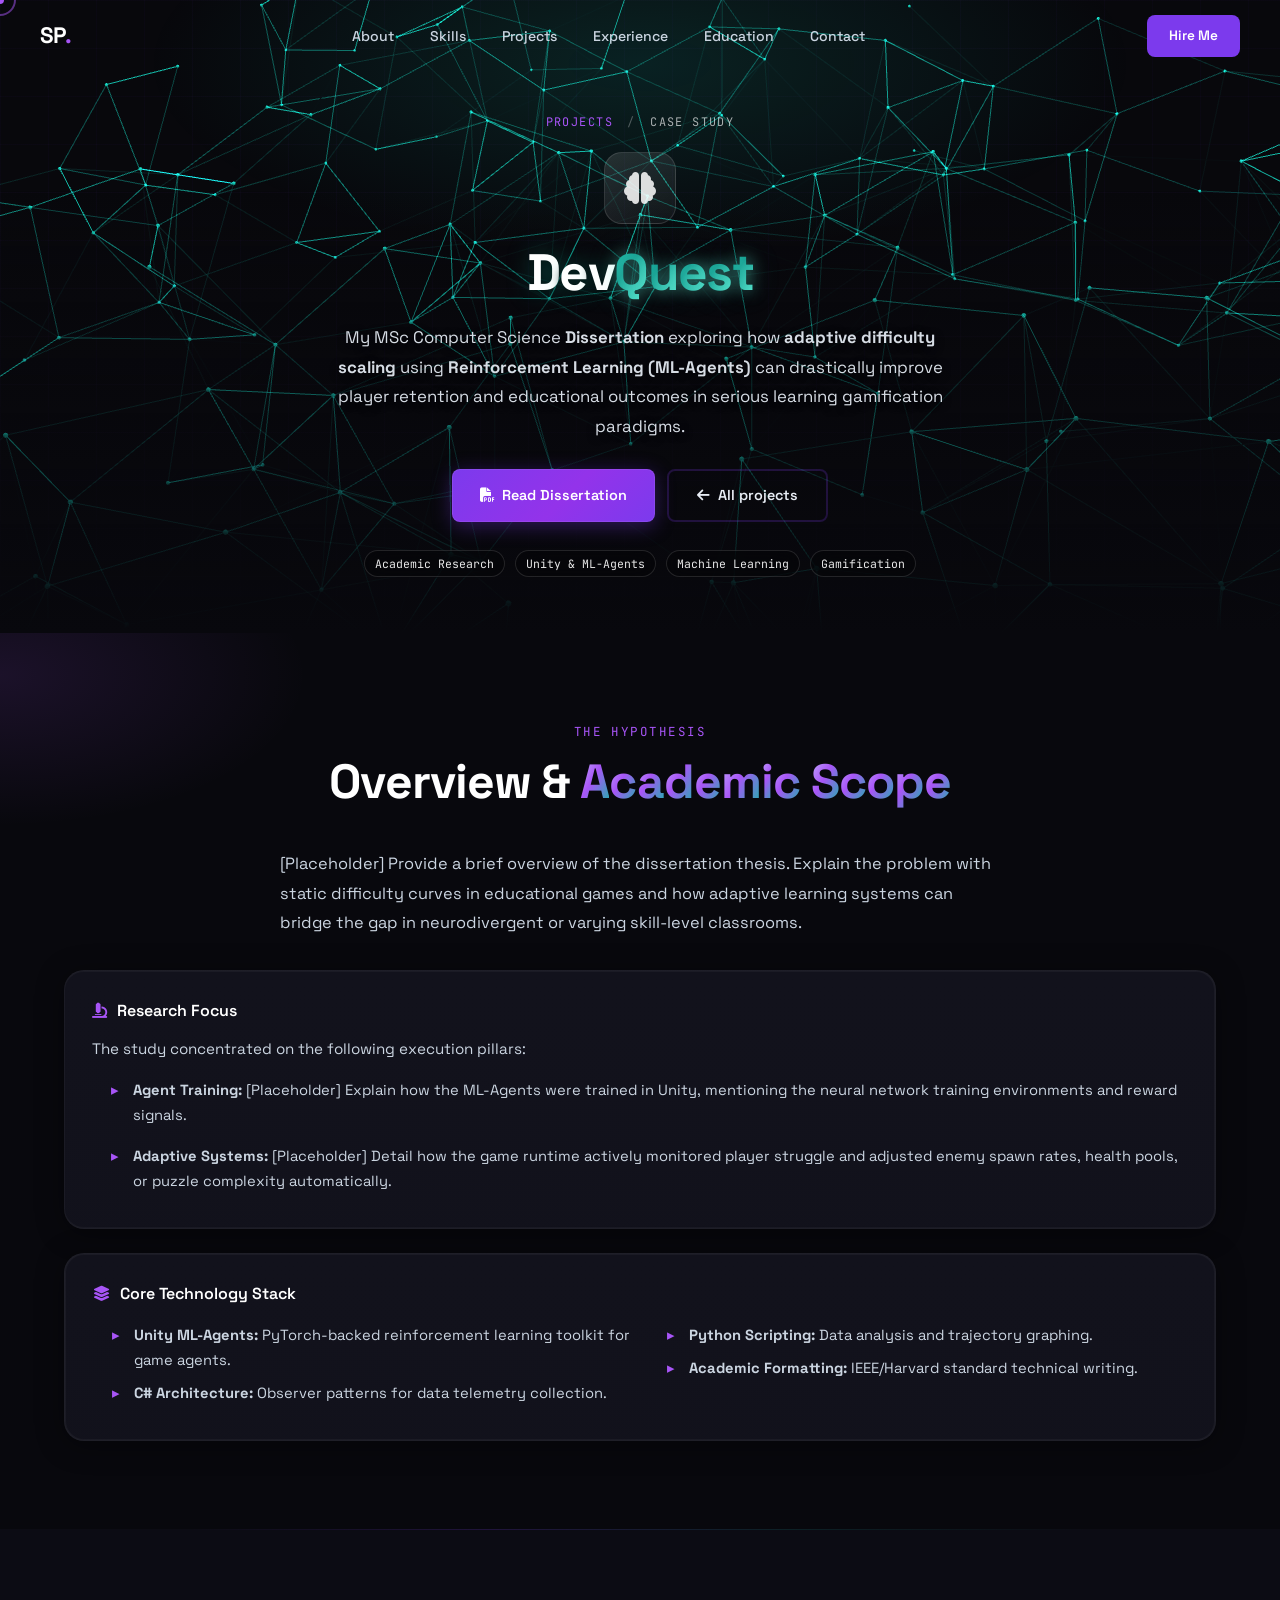
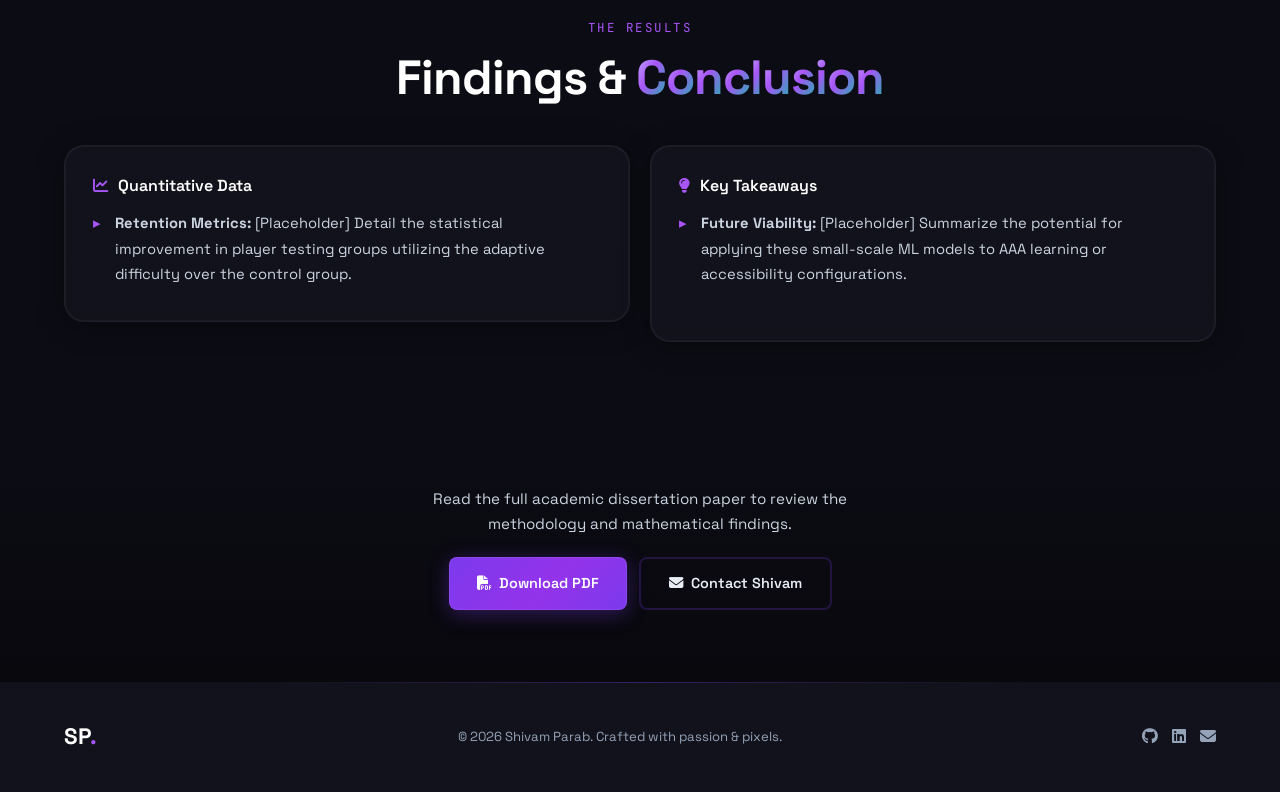
==== devquest.html @ 5865497b "Add project case pages and update index Add three new case study pages (devquest.html, monster-slaye" ====
<!DOCTYPE html>
<html lang="en">
<head>
  <meta charset="UTF-8" />
  <meta name="viewport" content="width=device-width, initial-scale=1.0" />
  <title>DevQuest: Adaptive Gamification | Shivam Parab</title>
  <meta name="description" content="Case study: DevQuest, an academic dissertation exploring adaptive gamification through Unity ML-Agents and Reinforcement Learning — by Shivam Parab." />

  <link href="https://fonts.googleapis.com/css2?family=Space+Grotesk:wght@300;400;500;600;700&family=JetBrains+Mono:wght@400;500;700&display=swap" rel="stylesheet" />
  <link rel="stylesheet" href="css/vendor/fontawesome.min.css" />
  <link rel="stylesheet" href="css/style.css" />
</head>
<body>

  <div class="loader" id="loader">
    <p class="loader__logo">SP<span class="accent">.</span></p>
    <div class="loader__bar"><div class="loader__fill"></div></div>
  </div>

  <div class="cursor" id="cursor"></div>
  <div class="cursor-follower" id="cursorFollower"></div>

  <nav class="nav" id="nav">
    <a href="index.html" class="nav__logo" aria-label="Shivam Parab portfolio home">
      <span class="nav__logo-text">SP<span class="accent">.</span></span>
    </a>
    <ul class="nav__links" id="navLinks">
      <li><a href="index.html#about" class="nav__link">About</a></li>
      <li><a href="index.html#skills" class="nav__link">Skills</a></li>
      <li><a href="index.html#projects" class="nav__link">Projects</a></li>
      <li><a href="index.html#experience" class="nav__link">Experience</a></li>
      <li><a href="index.html#education" class="nav__link">Education</a></li>
      <li><a href="index.html#contact" class="nav__link">Contact</a></li>
    </ul>
    <a href="index.html#contact" class="btn btn--nav">Hire Me</a>
    <button class="nav__hamburger" id="hamburger" aria-label="Toggle menu">
      <span></span><span></span><span></span>
    </button>
  </nav>

  <main id="swup" class="transition-fade">

  <header class="case-hero" id="case-home">
    <div class="case-hero__bg" id="vanta-bg-case" aria-hidden="true"></div>
    <div class="case-hero__grid" aria-hidden="true"></div>
    <div class="case-hero__veil" aria-hidden="true"></div>
    <div class="case-hero__inner">
      <p class="case-breadcrumb">
        <a href="index.html#projects">Projects</a> <span>/</span> Case study
      </p>
      <div class="case-hero__icon" aria-hidden="true">
        <i class="fas fa-brain"></i>
      </div>
      <h1 class="case-hero__title">Dev<span class="accent">Quest</span></h1>
      <p class="case-hero__lead">
        My MSc Computer Science <strong>Dissertation</strong> exploring how <strong>adaptive difficulty scaling</strong> using <strong>Reinforcement Learning (ML-Agents)</strong> can drastically improve player retention and educational outcomes in serious learning gamification paradigms.
      </p>
      <div class="case-hero__actions">
        <!-- Placeholder for actual paper link if available -->
        <a href="#" target="_blank" rel="noopener" class="btn btn--primary">
          <i class="fas fa-file-pdf"></i> Read Dissertation
        </a>
        <a href="index.html#projects" class="btn btn--outline">
          <i class="fas fa-arrow-left"></i> All projects
        </a>
      </div>
      <div class="case-meta">
        <span class="tag tag--sm tag--research">Academic Research</span>
        <span class="tag tag--sm">Unity & ML-Agents</span>
        <span class="tag tag--sm">Machine Learning</span>
        <span class="tag tag--sm">Gamification</span>
      </div>
    </div>
  </header>

  <section class="section case-section" id="overview">
    <div class="container">
      <div class="section__header">
        <p class="section__eyebrow">The Hypothesis</p>
        <h2 class="section__title">Overview &amp; <span class="accent">Academic Scope</span></h2>
      </div>
      <div class="case-prose">
        <p>
          [Placeholder] Provide a brief overview of the dissertation thesis. Explain the problem with static difficulty curves in educational games and how adaptive learning systems can bridge the gap in neurodivergent or varying skill-level classrooms.
        </p>
      </div>

      <div class="case-panel" style="margin-top: 32px; border-left: 3px solid var(--neon-accent);">
        <h3 class="case-panel__title" style="margin-bottom: 12px;"><i class="fas fa-microscope"></i> Research Focus</h3>
        <p class="text-muted" style="font-size: 0.95rem; margin-bottom: 16px;">
          The study concentrated on the following execution pillars:
        </p>
        <ul style="margin: 0; padding-left: 1.2rem; display: grid; gap: 0.5rem;">
          <li><strong>Agent Training:</strong> [Placeholder] Explain how the ML-Agents were trained in Unity, mentioning the neural network training environments and reward signals.</li>
          <li><strong>Adaptive Systems:</strong> [Placeholder] Detail how the game runtime actively monitored player struggle and adjusted enemy spawn rates, health pools, or puzzle complexity automatically.</li>
        </ul>
      </div>

      <div class="case-panel" style="margin-top: 24px;">
        <h3 class="case-panel__title"><i class="fas fa-layer-group"></i> Core Technology Stack</h3>
        <div style="display: grid; grid-template-columns: repeat(auto-fit, minmax(250px, 1fr)); gap: 1rem; margin-top: 1rem;">
          <ul style="margin: 0; padding-left: 1.2rem;">
            <li><strong>Unity ML-Agents:</strong> PyTorch-backed reinforcement learning toolkit for game agents.</li>
            <li><strong>C# Architecture:</strong> Observer patterns for data telemetry collection.</li>
          </ul>
          <ul style="margin: 0; padding-left: 1.2rem;">
            <li><strong>Python Scripting:</strong> Data analysis and trajectory graphing.</li>
            <li><strong>Academic Formatting:</strong> IEEE/Harvard standard technical writing.</li>
          </ul>
        </div>
      </div>
    </div>
  </section>

  <section class="section case-section case-section--alt" id="conclusion">
    <div class="container">
      <div class="section__header">
        <p class="section__eyebrow">The Results</p>
        <h2 class="section__title">Findings &amp; <span class="accent">Conclusion</span></h2>
      </div>
      <div class="case-two-col">
        <div class="case-panel">
          <h3 class="case-panel__title"><i class="fas fa-chart-line"></i> Quantitative Data</h3>
          <ul>
            <li><strong>Retention Metrics:</strong> [Placeholder] Detail the statistical improvement in player testing groups utilizing the adaptive difficulty over the control group.</li>
          </ul>
        </div>
        <div class="case-panel">
          <h3 class="case-panel__title"><i class="fas fa-lightbulb"></i> Key Takeaways</h3>
          <ul>
            <li><strong>Future Viability:</strong> [Placeholder] Summarize the potential for applying these small-scale ML models to AAA learning or accessibility configurations.</li>
          </ul>
        </div>
      </div>
    </div>
  </section>

  <div class="case-cta-bar">
    <p>Read the full academic dissertation paper to review the methodology and mathematical findings.</p>
    <div class="case-cta-bar__actions">
      <!-- Placeholder link to the PDF -->
      <a href="#" target="_blank" rel="noopener" class="btn btn--primary">
        <i class="fas fa-file-pdf"></i> Download PDF
      </a>
      <a href="index.html#contact" class="btn btn--outline">
        <i class="fas fa-envelope"></i> Contact Shivam
      </a>
    </div>
  </div>

  </main>

  <footer class="footer">
    <div class="container">
      <div class="footer__inner">
        <a href="index.html" class="footer__logo">SP<span class="accent">.</span></a>
        <p class="footer__copy">&copy; 2026 Shivam Parab. Crafted with passion &amp; pixels.</p>
        <div class="footer__socials">
          <a href="https://github.com/Shivam361" target="_blank" rel="noopener" aria-label="GitHub"><i class="fab fa-github"></i></a>
          <a href="https://www.linkedin.com/in/shivam-parab-3b747b150/" target="_blank" rel="noopener" aria-label="LinkedIn"><i class="fab fa-linkedin"></i></a>
          <a href="mailto:parabshivam@gmail.com" aria-label="Email"><i class="fas fa-envelope"></i></a>
        </div>
      </div>
    </div>
  </footer>

  <button class="back-to-top" id="backToTop" aria-label="Back to top">
    <i class="fas fa-chevron-up"></i>
  </button>

  <script src="js/vendor/gsap.min.js"></script>
  <script src="js/vendor/ScrollTrigger.min.js"></script>
  <script src="js/vendor/lenis.min.js"></script>
  <script src="js/vendor/split-type.min.js"></script>
  <script src="js/vendor/three.min.js"></script>
  <script src="js/vendor/vanta.net.min.js"></script>
  <script src="js/vendor/swup.min.js"></script>
  <script src="js/main.js"></script>
</body>
</html>
---- css/style.css ----
/* ====================================================
   SHIVAM PARAB PORTFOLIO — STYLESHEET
   Design: Dark gaming aesthetic with neon accent
   ==================================================== */

@import url("base/custom-properties.css");
@import url("base/reset-and-base.css");
@import url("base/scrollbar.css");
@import url("base/cursor.css");
@import url("base/container.css");
@import url("base/section-base.css");
@import url("base/buttons.css");
@import url("base/tags---pills.css");
@import url("components/nav.css");
@import url("components/hero.css");
@import url("components/about.css");
@import url("components/skills.css");
@import url("components/projects.css");
@import url("components/experience.css");
@import url("components/education.css");
@import url("components/contact.css");
@import url("components/footer.css");
@import url("components/back-to-top.css");
@import url("components/responsive.css");
@import url("components/utility.css");
@import url("components/page-loader.css");
@import url("base/section-dividers.css");
@import url("components/motion-preferences.css");
@import url("components/split-type.css");

/* Custom selection */
::selection {
  background: var(--accent);
  color: var(--white);
}

/* Swup Transition Fade — pure crossfade, no directional slide */
.transition-fade {
  transition: opacity 0.35s ease-out;
  opacity: 1;
}
html.is-animating .transition-fade {
  opacity: 0;
}
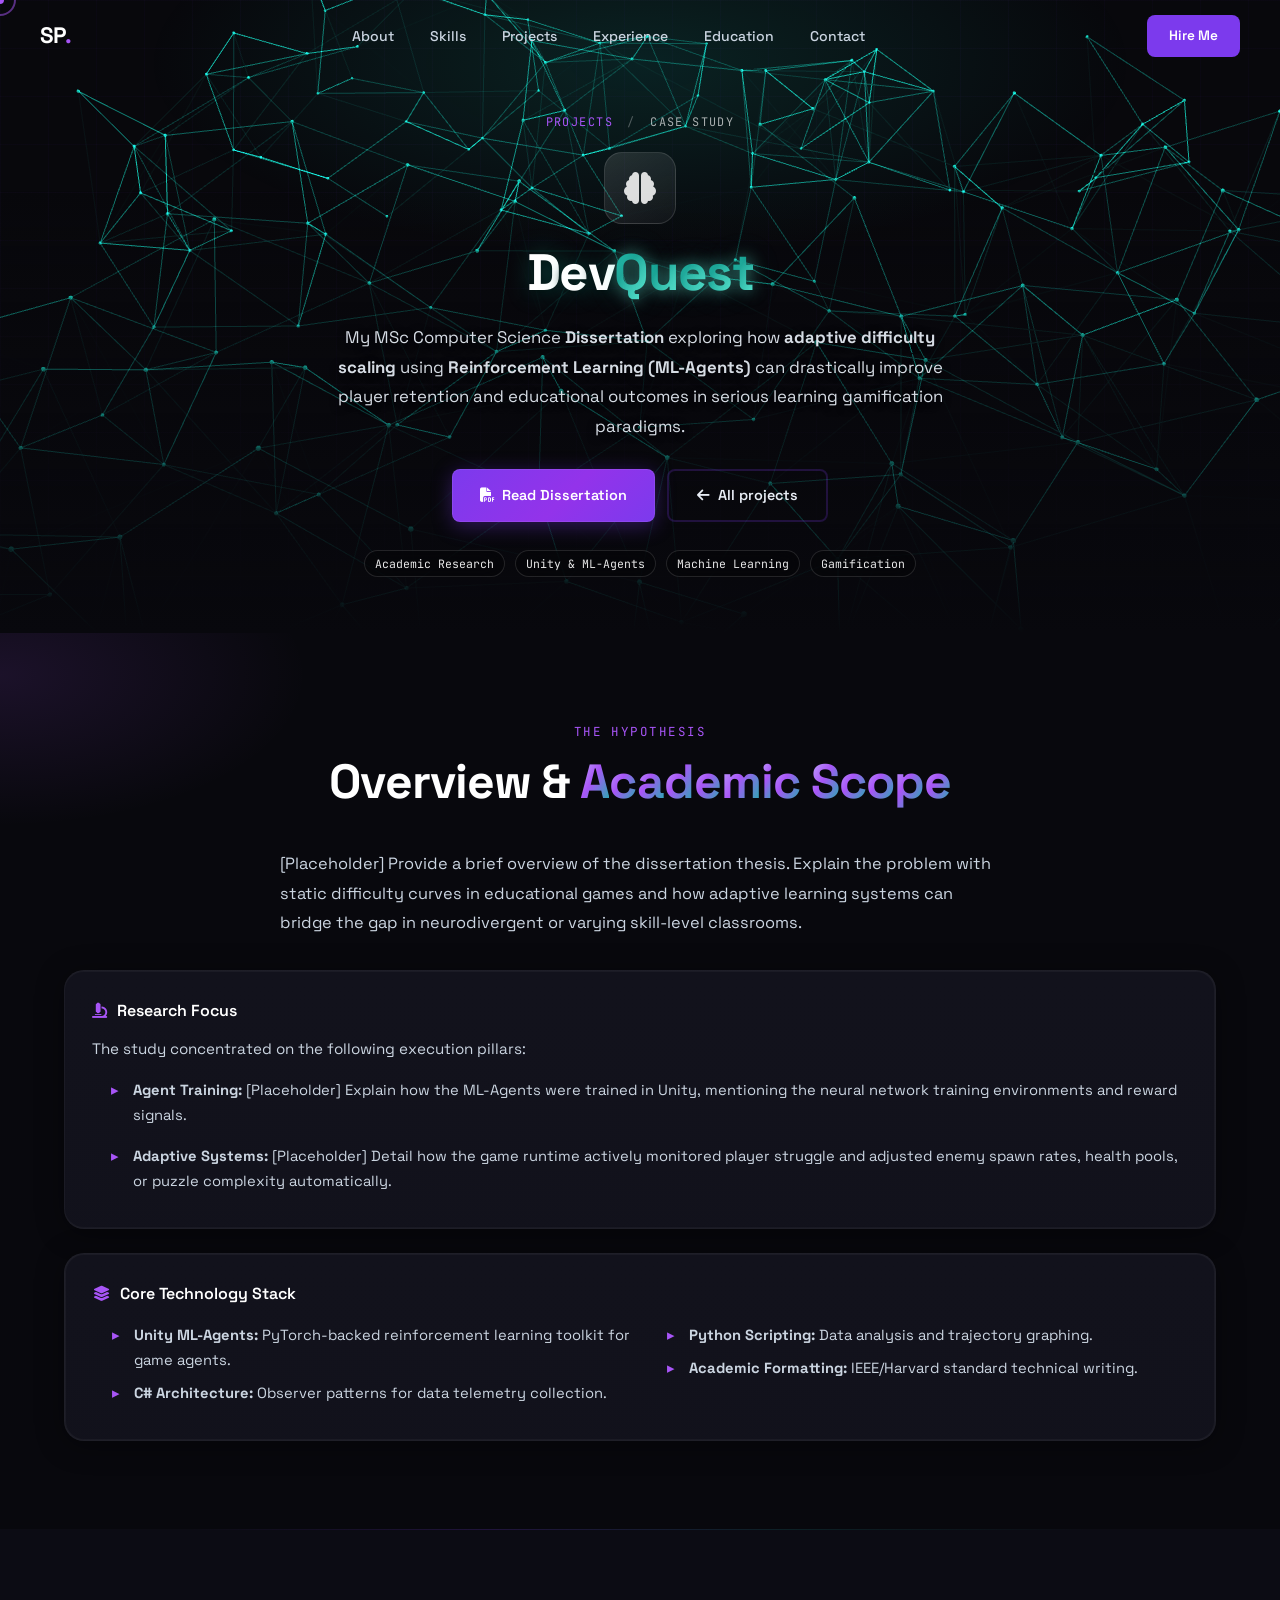
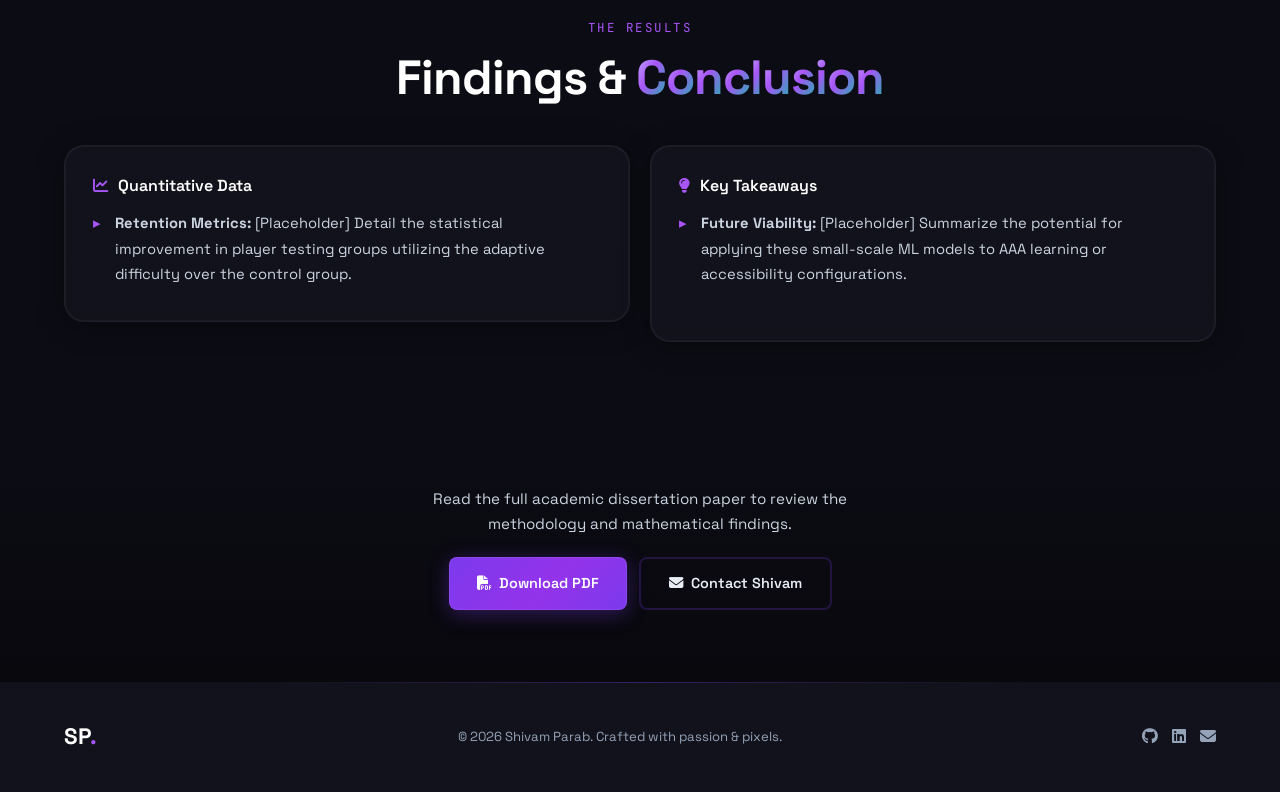
==== commit 92b869a0: "Add OG/twitter meta, accessibility labels, sitemap Add Open Graph and Twitter meta tags to multiple " ====
--- a/devquest.html
+++ b/devquest.html
@@ -5,6 +5,15 @@
   <meta name="viewport" content="width=device-width, initial-scale=1.0" />
   <title>DevQuest: Adaptive Gamification | Shivam Parab</title>
   <meta name="description" content="Case study: DevQuest, an academic dissertation exploring adaptive gamification through Unity ML-Agents and Reinforcement Learning — by Shivam Parab." />
+  <meta property="og:type" content="article">
+  <meta property="og:title" content="DevQuest: Adaptive Gamification Case Study | Shivam Parab">
+  <meta property="og:description" content="Exploring AI-driven adaptive difficulty scaling in Unity using ML-Agents for high-retention educational gamification.">
+  <meta property="og:url" content="https://sp-portfolio-nine.vercel.app/devquest.html">
+  <meta property="og:image" content="https://sp-portfolio-nine.vercel.app/img/profile.jpg">
+  <meta name="twitter:card" content="summary_large_image">
+  <meta name="twitter:title" content="DevQuest: Adaptive Gamification Case Study | Shivam Parab">
+  <meta name="twitter:description" content="Exploring AI-driven adaptive difficulty scaling in Unity using ML-Agents for high-retention educational gamification.">
+  <meta name="twitter:image" content="https://sp-portfolio-nine.vercel.app/img/profile.jpg">
 
   <link href="https://fonts.googleapis.com/css2?family=Space+Grotesk:wght@300;400;500;600;700&family=JetBrains+Mono:wght@400;500;700&display=swap" rel="stylesheet" />
   <link rel="stylesheet" href="css/vendor/fontawesome.min.css" />
@@ -33,7 +42,7 @@
       <li><a href="index.html#contact" class="nav__link">Contact</a></li>
     </ul>
     <a href="index.html#contact" class="btn btn--nav">Hire Me</a>
-    <button class="nav__hamburger" id="hamburger" aria-label="Toggle menu">
+    <button class="nav__hamburger" id="hamburger" aria-label="Open navigation menu">
       <span></span><span></span><span></span>
     </button>
   </nav>
@@ -164,7 +173,7 @@
     </div>
   </footer>
 
-  <button class="back-to-top" id="backToTop" aria-label="Back to top">
+  <button class="back-to-top" id="backToTop" aria-label="Scroll back to top of page">
     <i class="fas fa-chevron-up"></i>
   </button>
 
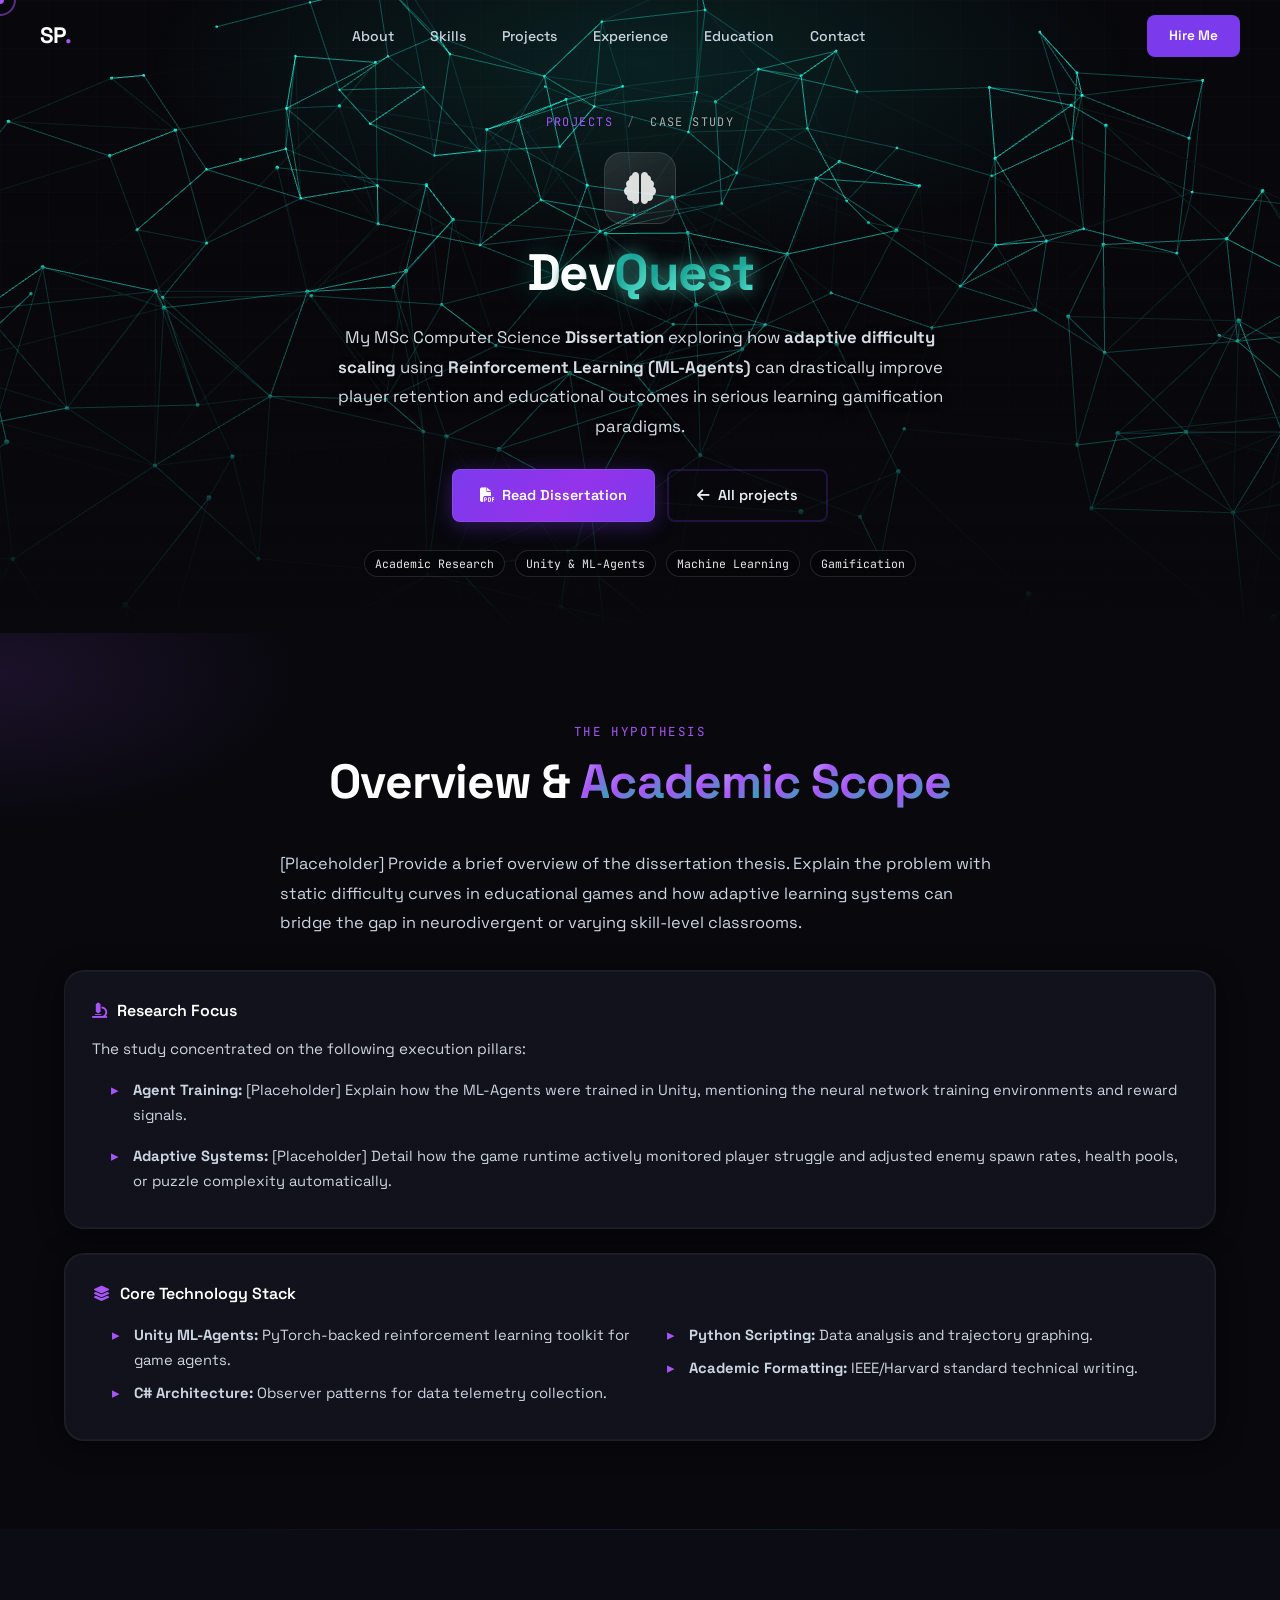
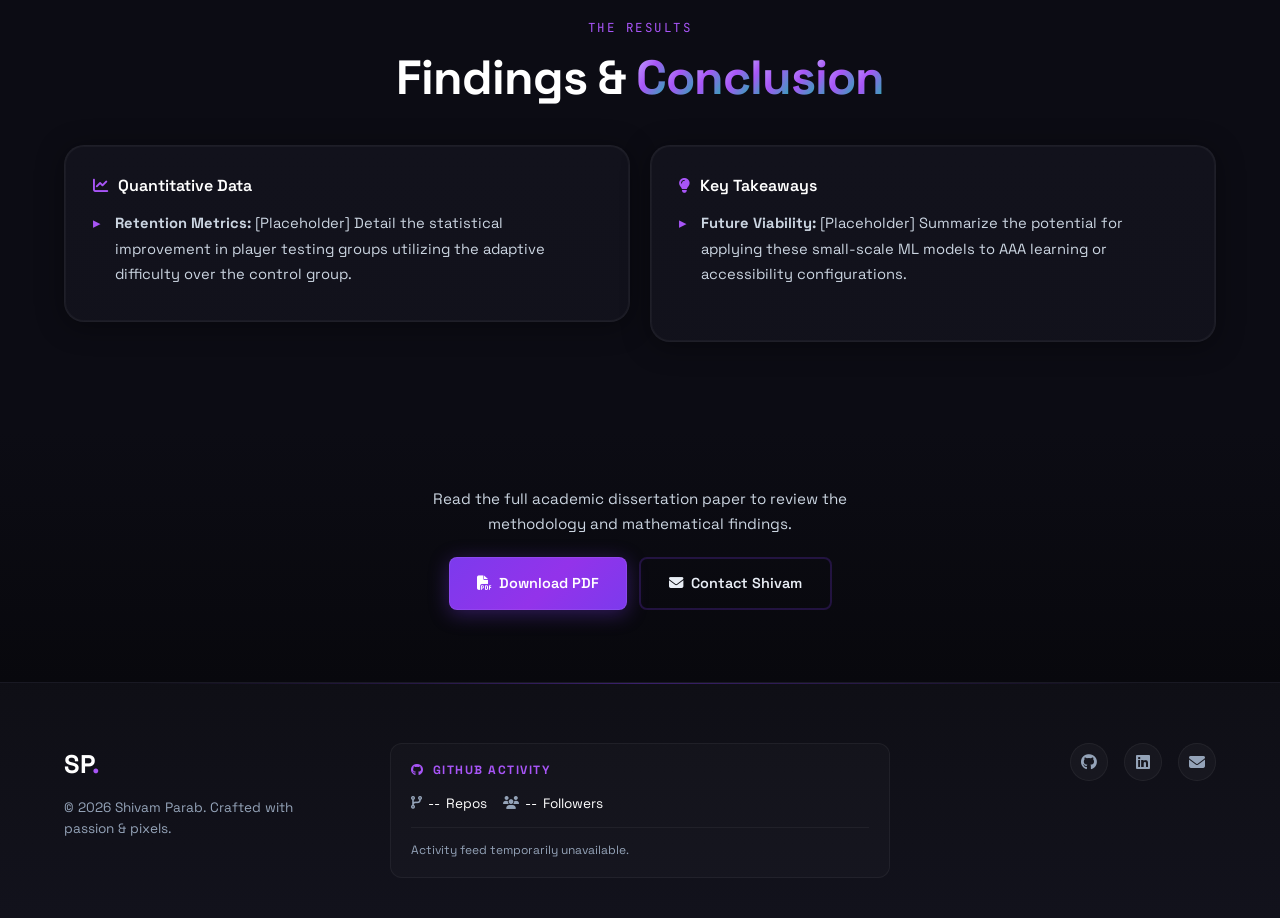
==== commit a1155bc9: "Add GitHub activity widget to footer Introduce a GitHub Activity panel to the site footer and restyl" ====
--- a/devquest.html
+++ b/devquest.html
@@ -162,8 +162,23 @@
   <footer class="footer">
     <div class="container">
       <div class="footer__inner">
-        <a href="index.html" class="footer__logo">SP<span class="accent">.</span></a>
-        <p class="footer__copy">&copy; 2026 Shivam Parab. Crafted with passion &amp; pixels.</p>
+        <div class="footer__brand">
+          <a href="index.html" class="footer__logo">SP<span class="accent">.</span></a>
+          <p class="footer__copy">&copy; 2026 Shivam Parab. Crafted with passion &amp; pixels.</p>
+        </div>
+
+        <div class="footer__github" id="githubActivity">
+          <p class="footer__github-title"><i class="fab fa-github"></i> GitHub Activity</p>
+          <div class="footer__github-stats">
+            <span class="github-stat" title="Public Repositories"><i class="fas fa-code-branch"></i> <span id="githubRepos">--</span> Repos</span>
+            <span class="github-stat" title="Followers"><i class="fas fa-users"></i> <span id="githubFollowers">--</span> Followers</span>
+          </div>
+          <div class="footer__github-repos" id="githubRepoList">
+            <div class="github-repo-skeleton"></div>
+            <div class="github-repo-skeleton"></div>
+          </div>
+        </div>
+
         <div class="footer__socials">
           <a href="https://github.com/Shivam361" target="_blank" rel="noopener" aria-label="GitHub"><i class="fab fa-github"></i></a>
           <a href="https://www.linkedin.com/in/shivam-parab-3b747b150/" target="_blank" rel="noopener" aria-label="LinkedIn"><i class="fab fa-linkedin"></i></a>
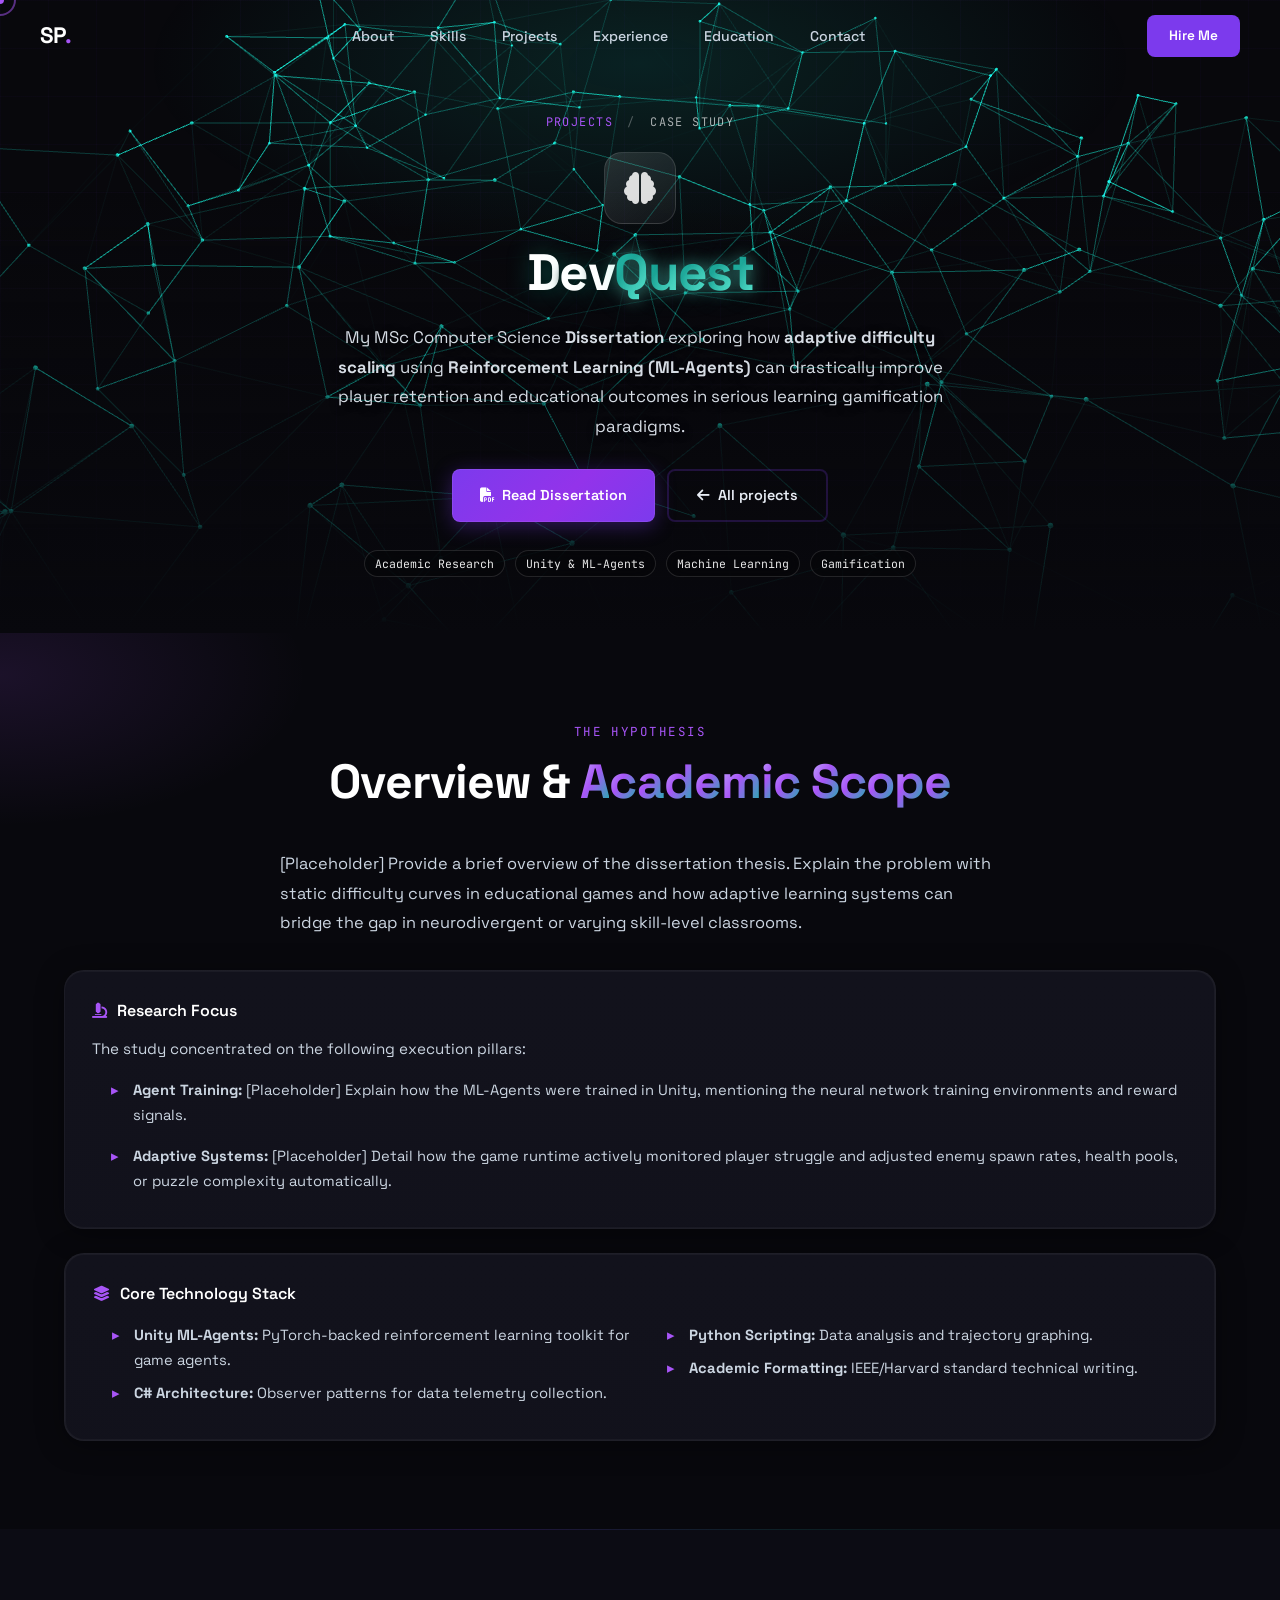
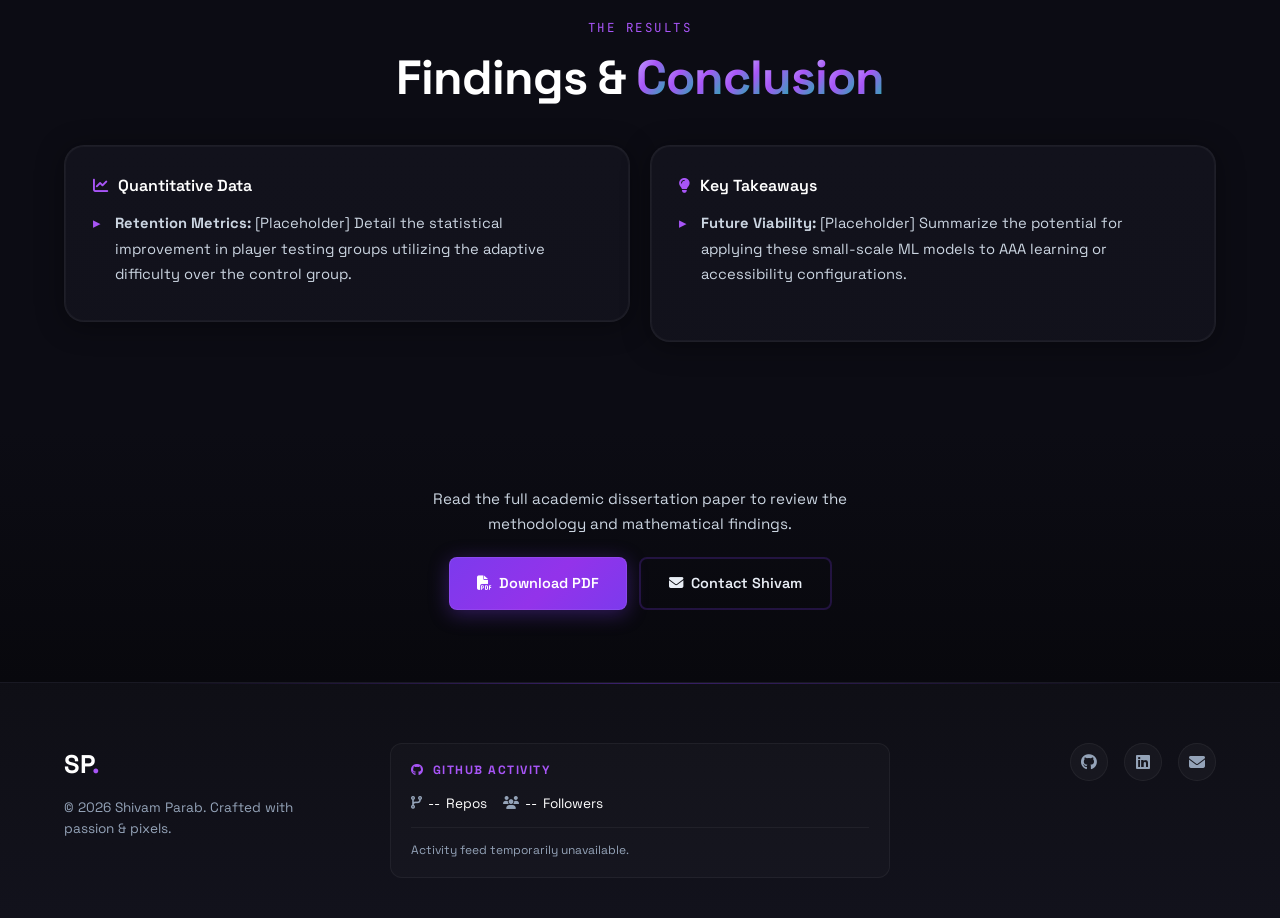
==== commit 662d7c7e: "Added GFX Automation tool project" ====
--- a/devquest.html
+++ b/devquest.html
@@ -189,6 +189,10 @@
   </footer>
 
   <button class="back-to-top" id="backToTop" aria-label="Scroll back to top of page">
+    <svg class="progress-ring" viewBox="0 0 46 46" aria-hidden="true">
+      <circle class="progress-ring__track" cx="23" cy="23" r="19"/>
+      <circle class="progress-ring__fill" id="progressRingFill" cx="23" cy="23" r="19"/>
+    </svg>
     <i class="fas fa-chevron-up"></i>
   </button>
 
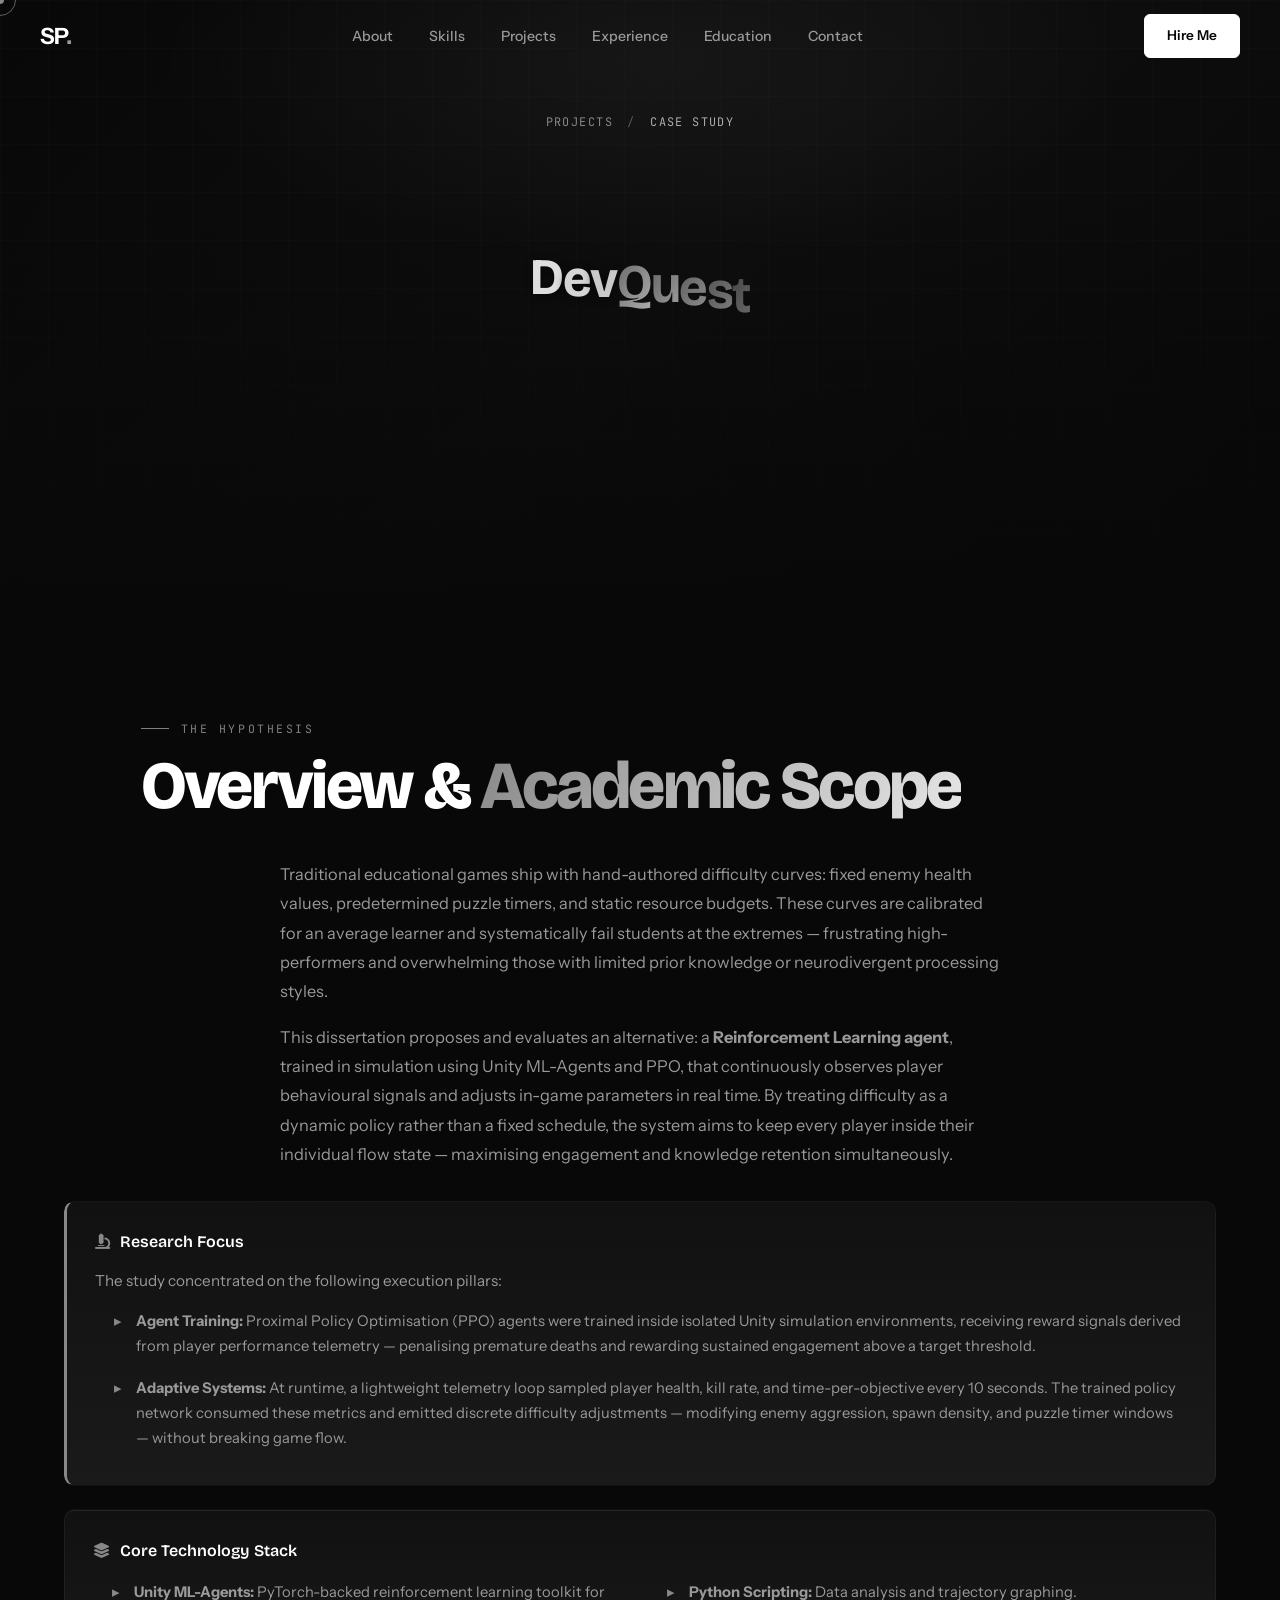
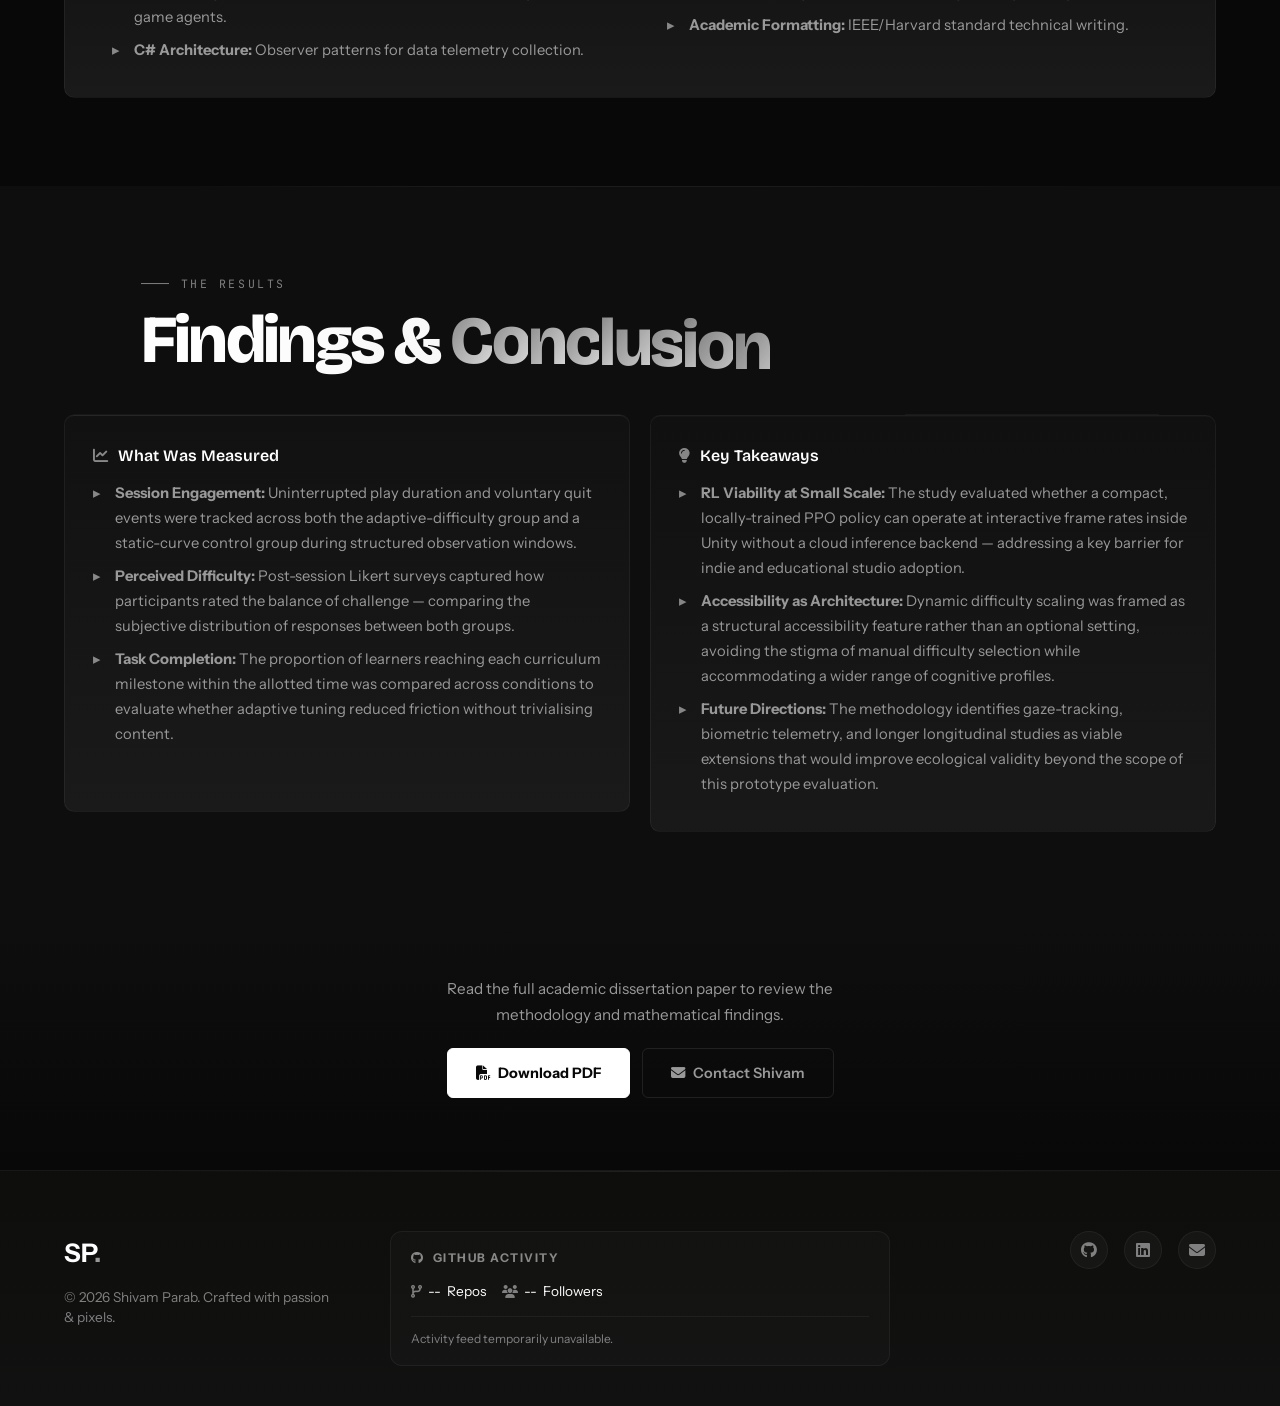
==== commit 2078af1c: "UI theme refresh and layout adjustments Global visual overhaul: switch to a neutral/light-accent pal" ====
--- a/devquest.html
+++ b/devquest.html
@@ -15,7 +15,7 @@
   <meta name="twitter:description" content="Exploring AI-driven adaptive difficulty scaling in Unity using ML-Agents for high-retention educational gamification.">
   <meta name="twitter:image" content="https://sp-portfolio-nine.vercel.app/img/profile.jpg">
 
-  <link href="https://fonts.googleapis.com/css2?family=Space+Grotesk:wght@300;400;500;600;700&family=JetBrains+Mono:wght@400;500;700&display=swap" rel="stylesheet" />
+  <link href="https://fonts.googleapis.com/css2?family=Bricolage+Grotesque:opsz,wght@12..96,200..800&family=Instrument+Sans:wght@400;500;600;700&family=JetBrains+Mono:wght@400;500;700&display=swap" rel="stylesheet" />
   <link rel="stylesheet" href="css/vendor/fontawesome.min.css" />
   <link rel="stylesheet" href="css/style.css" />
 </head>
@@ -74,7 +74,7 @@
         </a>
       </div>
       <div class="case-meta">
-        <span class="tag tag--sm tag--research">Academic Research</span>
+        <span class="tag tag--sm">Academic Research</span>
         <span class="tag tag--sm">Unity & ML-Agents</span>
         <span class="tag tag--sm">Machine Learning</span>
         <span class="tag tag--sm">Gamification</span>
@@ -90,18 +90,21 @@
       </div>
       <div class="case-prose">
         <p>
-          [Placeholder] Provide a brief overview of the dissertation thesis. Explain the problem with static difficulty curves in educational games and how adaptive learning systems can bridge the gap in neurodivergent or varying skill-level classrooms.
+          Traditional educational games ship with hand-authored difficulty curves: fixed enemy health values, predetermined puzzle timers, and static resource budgets. These curves are calibrated for an average learner and systematically fail students at the extremes — frustrating high-performers and overwhelming those with limited prior knowledge or neurodivergent processing styles.
         </p>
-      </div>
-
-      <div class="case-panel" style="margin-top: 32px; border-left: 3px solid var(--neon-accent);">
+        <p>
+          This dissertation proposes and evaluates an alternative: a <strong>Reinforcement Learning agent</strong>, trained in simulation using Unity ML-Agents and PPO, that continuously observes player behavioural signals and adjusts in-game parameters in real time. By treating difficulty as a dynamic policy rather than a fixed schedule, the system aims to keep every player inside their individual flow state — maximising engagement and knowledge retention simultaneously.
+        </p>
+      </div>
+
+      <div class="case-panel" style="margin-top: 32px; border-left: 3px solid var(--accent-2);">
         <h3 class="case-panel__title" style="margin-bottom: 12px;"><i class="fas fa-microscope"></i> Research Focus</h3>
-        <p class="text-muted" style="font-size: 0.95rem; margin-bottom: 16px;">
+        <p style="font-size: 0.95rem; margin-bottom: 16px; color: var(--text-muted);">
           The study concentrated on the following execution pillars:
         </p>
         <ul style="margin: 0; padding-left: 1.2rem; display: grid; gap: 0.5rem;">
-          <li><strong>Agent Training:</strong> [Placeholder] Explain how the ML-Agents were trained in Unity, mentioning the neural network training environments and reward signals.</li>
-          <li><strong>Adaptive Systems:</strong> [Placeholder] Detail how the game runtime actively monitored player struggle and adjusted enemy spawn rates, health pools, or puzzle complexity automatically.</li>
+          <li><strong>Agent Training:</strong> Proximal Policy Optimisation (PPO) agents were trained inside isolated Unity simulation environments, receiving reward signals derived from player performance telemetry — penalising premature deaths and rewarding sustained engagement above a target threshold.</li>
+          <li><strong>Adaptive Systems:</strong> At runtime, a lightweight telemetry loop sampled player health, kill rate, and time-per-objective every 10 seconds. The trained policy network consumed these metrics and emitted discrete difficulty adjustments — modifying enemy aggression, spawn density, and puzzle timer windows — without breaking game flow.</li>
         </ul>
       </div>
 
@@ -129,15 +132,19 @@
       </div>
       <div class="case-two-col">
         <div class="case-panel">
-          <h3 class="case-panel__title"><i class="fas fa-chart-line"></i> Quantitative Data</h3>
+          <h3 class="case-panel__title"><i class="fas fa-chart-line"></i> What Was Measured</h3>
           <ul>
-            <li><strong>Retention Metrics:</strong> [Placeholder] Detail the statistical improvement in player testing groups utilizing the adaptive difficulty over the control group.</li>
+            <li><strong>Session Engagement:</strong> Uninterrupted play duration and voluntary quit events were tracked across both the adaptive-difficulty group and a static-curve control group during structured observation windows.</li>
+            <li><strong>Perceived Difficulty:</strong> Post-session Likert surveys captured how participants rated the balance of challenge — comparing the subjective distribution of responses between both groups.</li>
+            <li><strong>Task Completion:</strong> The proportion of learners reaching each curriculum milestone within the allotted time was compared across conditions to evaluate whether adaptive tuning reduced friction without trivialising content.</li>
           </ul>
         </div>
         <div class="case-panel">
           <h3 class="case-panel__title"><i class="fas fa-lightbulb"></i> Key Takeaways</h3>
           <ul>
-            <li><strong>Future Viability:</strong> [Placeholder] Summarize the potential for applying these small-scale ML models to AAA learning or accessibility configurations.</li>
+            <li><strong>RL Viability at Small Scale:</strong> The study evaluated whether a compact, locally-trained PPO policy can operate at interactive frame rates inside Unity without a cloud inference backend — addressing a key barrier for indie and educational studio adoption.</li>
+            <li><strong>Accessibility as Architecture:</strong> Dynamic difficulty scaling was framed as a structural accessibility feature rather than an optional setting, avoiding the stigma of manual difficulty selection while accommodating a wider range of cognitive profiles.</li>
+            <li><strong>Future Directions:</strong> The methodology identifies gaze-tracking, biometric telemetry, and longer longitudinal studies as viable extensions that would improve ecological validity beyond the scope of this prototype evaluation.</li>
           </ul>
         </div>
       </div>
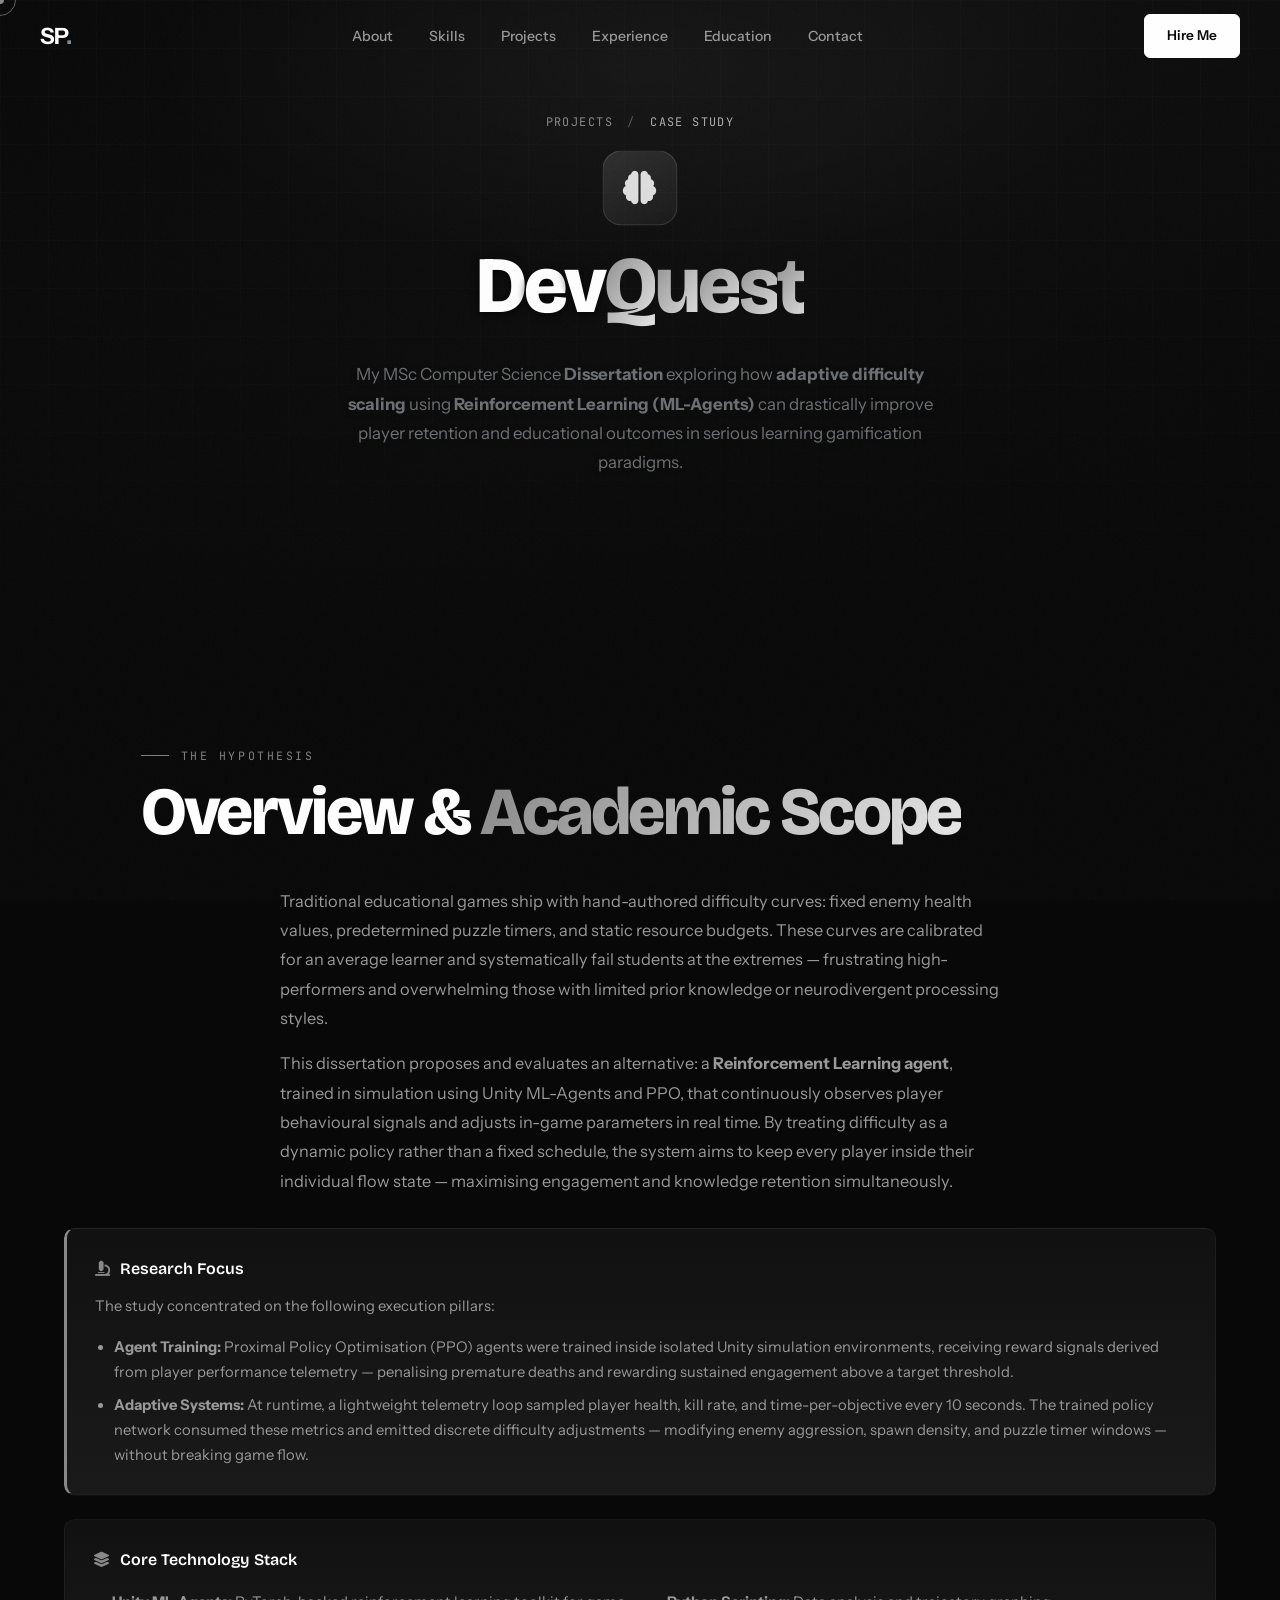
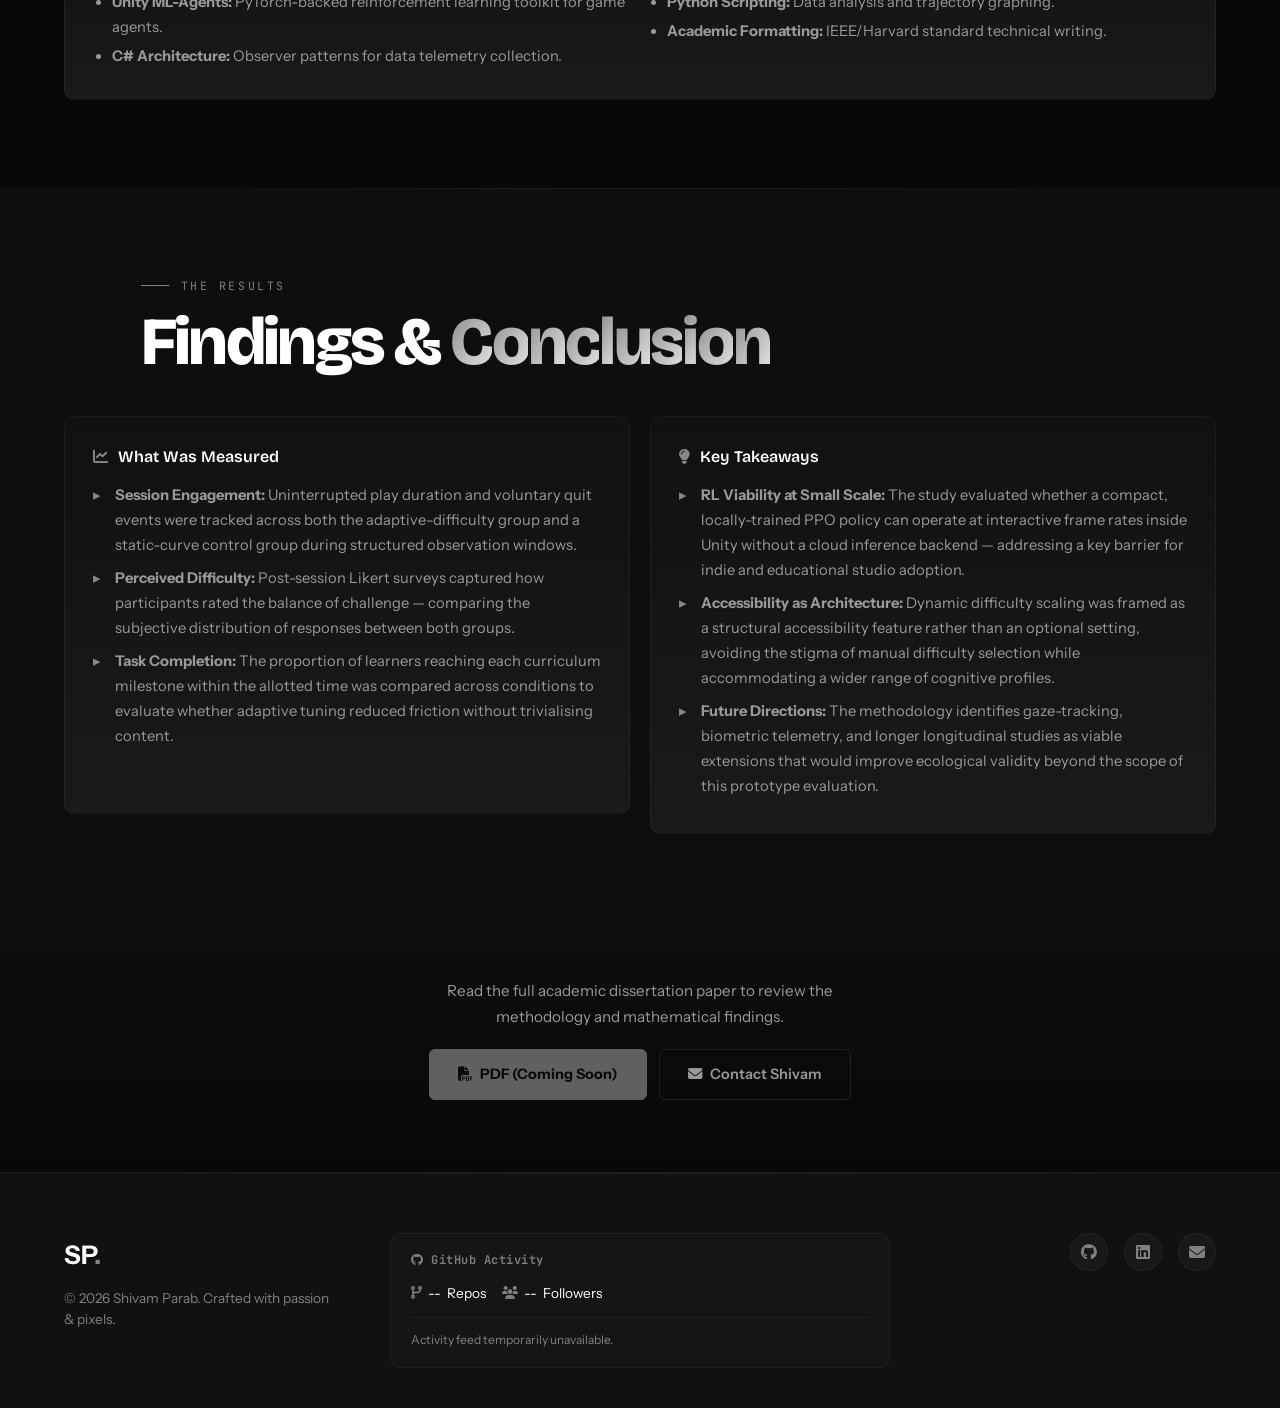
==== commit 4203f7b2: "Add favicon and refine UI/case styles Add site favicon (img/favicon.svg) and link icons across pages" ====
--- a/devquest.html
+++ b/devquest.html
@@ -17,6 +17,8 @@
 
   <link href="https://fonts.googleapis.com/css2?family=Bricolage+Grotesque:opsz,wght@12..96,200..800&family=Instrument+Sans:wght@400;500;600;700&family=JetBrains+Mono:wght@400;500;700&display=swap" rel="stylesheet" />
   <link rel="stylesheet" href="css/vendor/fontawesome.min.css" />
+  <link rel="icon" href="img/favicon.svg" type="image/svg+xml">
+  <link rel="icon" href="img/favicon.ico" type="image/x-icon">
   <link rel="stylesheet" href="css/style.css" />
 </head>
 <body>
@@ -65,9 +67,8 @@
         My MSc Computer Science <strong>Dissertation</strong> exploring how <strong>adaptive difficulty scaling</strong> using <strong>Reinforcement Learning (ML-Agents)</strong> can drastically improve player retention and educational outcomes in serious learning gamification paradigms.
       </p>
       <div class="case-hero__actions">
-        <!-- Placeholder for actual paper link if available -->
-        <a href="#" target="_blank" rel="noopener" class="btn btn--primary">
-          <i class="fas fa-file-pdf"></i> Read Dissertation
+        <a href="#" class="btn btn--primary btn--disabled" aria-disabled="true" tabindex="-1">
+          <i class="fas fa-file-pdf"></i> Dissertation (Coming Soon)
         </a>
         <a href="index.html#projects" class="btn btn--outline">
           <i class="fas fa-arrow-left"></i> All projects
@@ -97,25 +98,25 @@
         </p>
       </div>
 
-      <div class="case-panel" style="margin-top: 32px; border-left: 3px solid var(--accent-2);">
-        <h3 class="case-panel__title" style="margin-bottom: 12px;"><i class="fas fa-microscope"></i> Research Focus</h3>
-        <p style="font-size: 0.95rem; margin-bottom: 16px; color: var(--text-muted);">
+      <div class="case-panel case-panel--role">
+        <h3 class="case-panel__title"><i class="fas fa-microscope"></i> Research Focus</h3>
+        <p>
           The study concentrated on the following execution pillars:
         </p>
-        <ul style="margin: 0; padding-left: 1.2rem; display: grid; gap: 0.5rem;">
+        <ul>
           <li><strong>Agent Training:</strong> Proximal Policy Optimisation (PPO) agents were trained inside isolated Unity simulation environments, receiving reward signals derived from player performance telemetry — penalising premature deaths and rewarding sustained engagement above a target threshold.</li>
           <li><strong>Adaptive Systems:</strong> At runtime, a lightweight telemetry loop sampled player health, kill rate, and time-per-objective every 10 seconds. The trained policy network consumed these metrics and emitted discrete difficulty adjustments — modifying enemy aggression, spawn density, and puzzle timer windows — without breaking game flow.</li>
         </ul>
       </div>
 
-      <div class="case-panel" style="margin-top: 24px;">
+      <div class="case-panel">
         <h3 class="case-panel__title"><i class="fas fa-layer-group"></i> Core Technology Stack</h3>
-        <div style="display: grid; grid-template-columns: repeat(auto-fit, minmax(250px, 1fr)); gap: 1rem; margin-top: 1rem;">
-          <ul style="margin: 0; padding-left: 1.2rem;">
+        <div class="case-stack">
+          <ul>
             <li><strong>Unity ML-Agents:</strong> PyTorch-backed reinforcement learning toolkit for game agents.</li>
             <li><strong>C# Architecture:</strong> Observer patterns for data telemetry collection.</li>
           </ul>
-          <ul style="margin: 0; padding-left: 1.2rem;">
+          <ul>
             <li><strong>Python Scripting:</strong> Data analysis and trajectory graphing.</li>
             <li><strong>Academic Formatting:</strong> IEEE/Harvard standard technical writing.</li>
           </ul>
@@ -154,9 +155,8 @@
   <div class="case-cta-bar">
     <p>Read the full academic dissertation paper to review the methodology and mathematical findings.</p>
     <div class="case-cta-bar__actions">
-      <!-- Placeholder link to the PDF -->
-      <a href="#" target="_blank" rel="noopener" class="btn btn--primary">
-        <i class="fas fa-file-pdf"></i> Download PDF
+      <a href="#" class="btn btn--primary btn--disabled" aria-disabled="true" tabindex="-1">
+        <i class="fas fa-file-pdf"></i> PDF (Coming Soon)
       </a>
       <a href="index.html#contact" class="btn btn--outline">
         <i class="fas fa-envelope"></i> Contact Shivam
